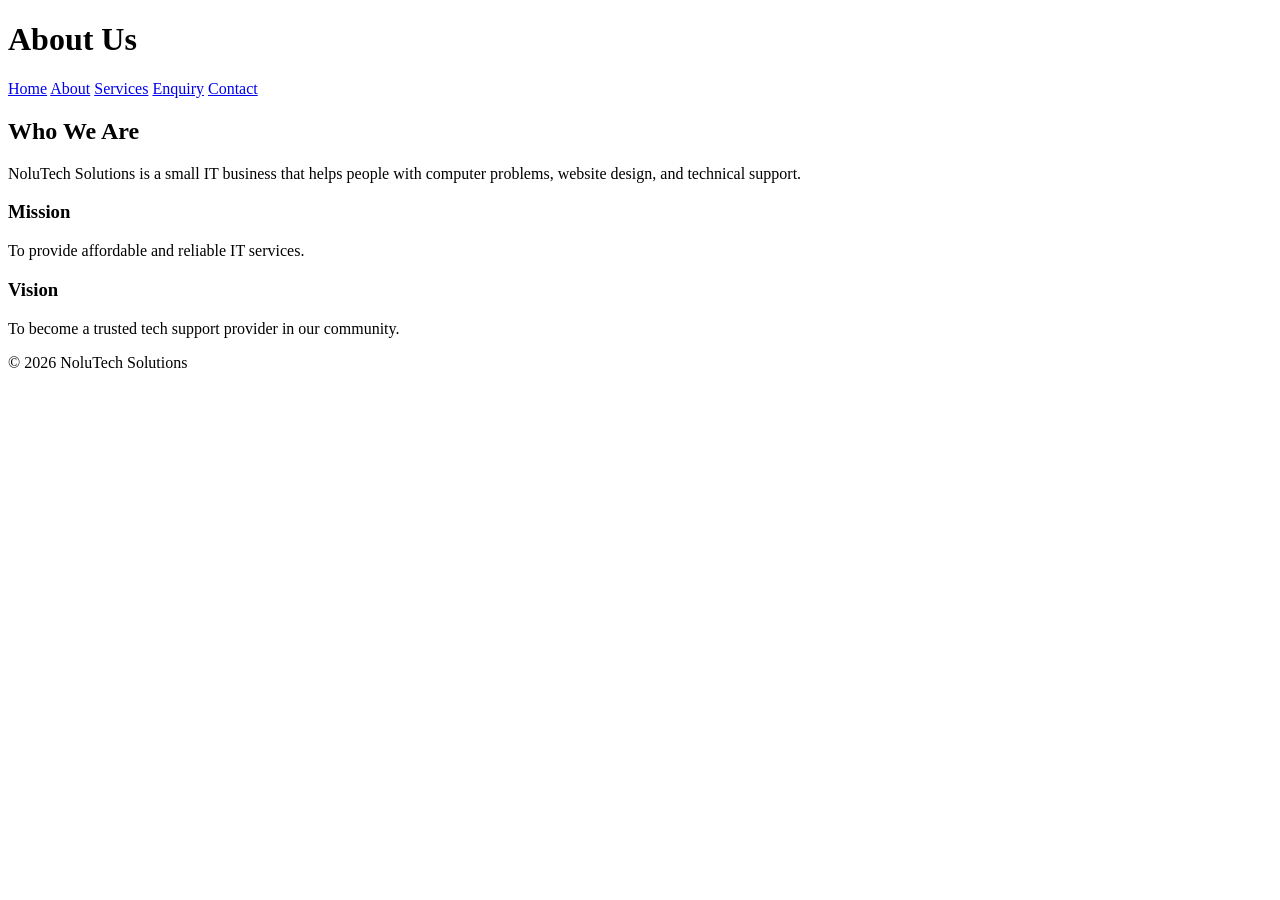
==== about.html @ b0ccaf51 "Add files via upload Initial Website upload" ====
<!DOCTYPE html>
<html lang="en">
<head>
    <meta charset="UTF-8">
    <meta name="viewport" content="width=device-width, initial-scale=1.0">
    <title>About - NoluTech Solutions</title>
    <link rel="stylesheet" href="css/style.css">
</head>
<body>

<header>
    <h1>About Us</h1>

    <nav>
        <a href="index.html">Home</a>
        <a href="about.html">About</a>
        <a href="services.html">Services</a>
        <a href="enquiry.html">Enquiry</a>
        <a href="contact.html">Contact</a>
    </nav>
</header>

<main>
    <h2>Who We Are</h2>
    <p>NoluTech Solutions is a small IT business that helps people with computer problems, website design, and technical support.</p>

    <h3>Mission</h3>
    <p>To provide affordable and reliable IT services.</p>

    <h3>Vision</h3>
    <p>To become a trusted tech support provider in our community.</p>
</main>

<footer>
    <p>© 2026 NoluTech Solutions</p>
</footer>

</body>
</html>
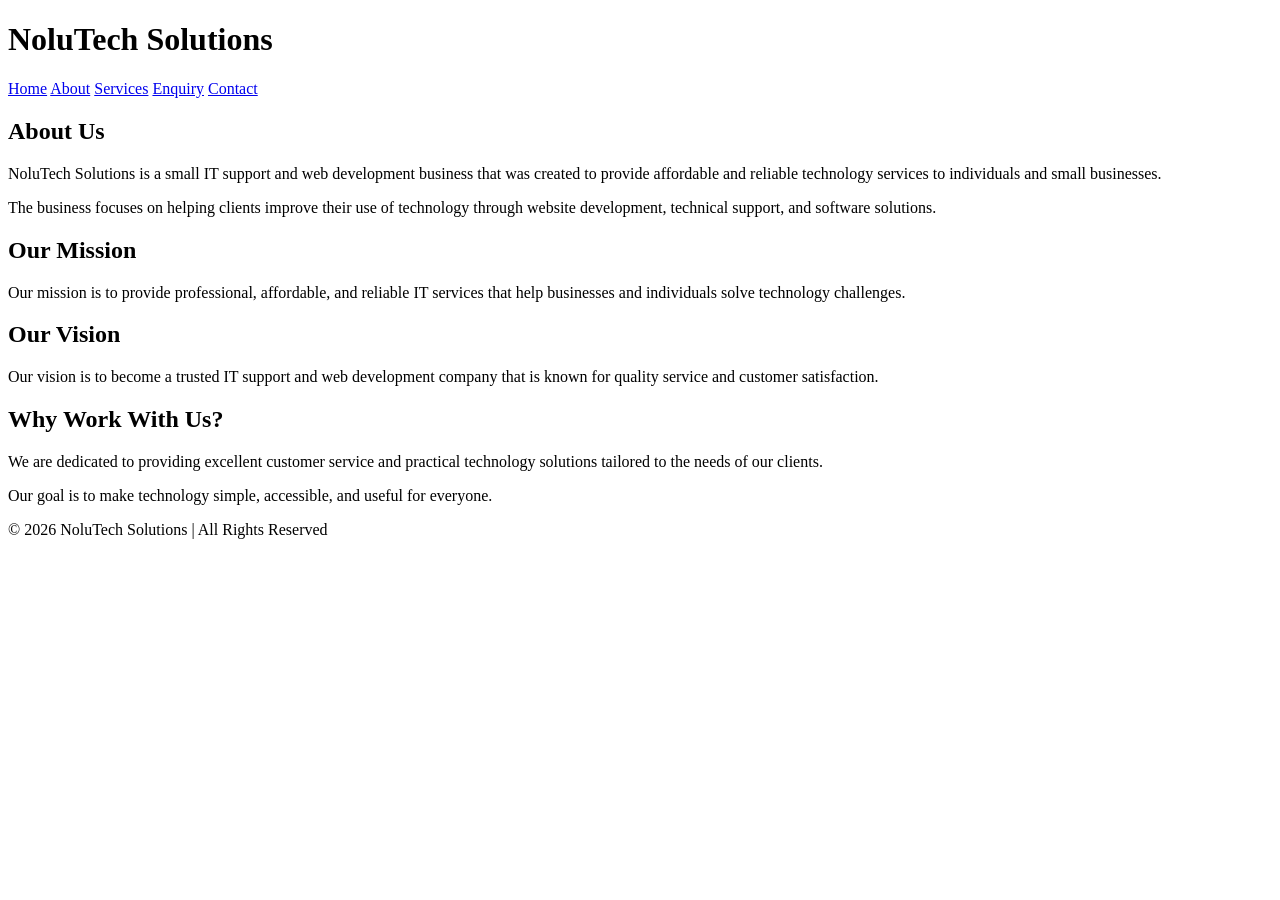
==== commit 4afb89bd: "part2 Updated website for part 2 with css styling and responsive design" ====
--- a/about.html
+++ b/about.html
@@ -1,16 +1,25 @@
 <!DOCTYPE html>
 <html lang="en">
 <head>
-    <meta charset="UTF-8">
-    <meta name="viewport" content="width=device-width, initial-scale=1.0">
-    <title>About - NoluTech Solutions</title>
-    <link rel="stylesheet" href="css/style.css">
+    <!-- Website information -->
+<meta charset="UTF-8">
+<meta name="viewport" content="width=device-width, initial-scale=1.0">
+
+<!-- Page title -->
+<title>About - NoluTech Solutions</title>
+
+<!-- Link to external CSS -->
+<link rel="stylesheet" href="css/style.css">
 </head>
 <body>
 
+<!-- Header section -->
 <header>
-    <h1>About Us</h1>
 
+    <!-- Website heading -->
+    <h1>NoluTech Solutions</h1>
+
+    <!-- Navigation menu -->
     <nav>
         <a href="index.html">Home</a>
         <a href="about.html">About</a>
@@ -18,22 +27,79 @@
         <a href="enquiry.html">Enquiry</a>
         <a href="contact.html">Contact</a>
     </nav>
+
 </header>
 
+<!-- Main content -->
 <main>
-    <h2>Who We Are</h2>
-    <p>NoluTech Solutions is a small IT business that helps people with computer problems, website design, and technical support.</p>
 
-    <h3>Mission</h3>
-    <p>To provide affordable and reliable IT services.</p>
+    <!-- About section -->
+    <section>
 
-    <h3>Vision</h3>
-    <p>To become a trusted tech support provider in our community.</p>
+        <h2>About Us</h2>
+
+        <p>
+            NoluTech Solutions is a small IT support and web development business
+            that was created to provide affordable and reliable technology services
+            to individuals and small businesses.
+        </p>
+
+        <p>
+            The business focuses on helping clients improve their use of technology
+            through website development, technical support, and software solutions.
+        </p>
+
+    </section>
+
+    <!-- Mission section -->
+    <section>
+
+        <h2>Our Mission</h2>
+
+        <p>
+            Our mission is to provide professional, affordable, and reliable IT services
+            that help businesses and individuals solve technology challenges.
+        </p>
+
+    </section>
+
+    <!-- Vision section -->
+    <section>
+
+        <h2>Our Vision</h2>
+
+        <p>
+            Our vision is to become a trusted IT support and web development company
+            that is known for quality service and customer satisfaction.
+        </p>
+
+    </section>
+
+    <!-- Team section -->
+    <section>
+
+        <h2>Why Work With Us?</h2>
+
+        <p>
+            We are dedicated to providing excellent customer service and practical
+            technology solutions tailored to the needs of our clients.
+        </p>
+
+        <p>
+            Our goal is to make technology simple, accessible, and useful for everyone.
+        </p>
+
+    </section>
+
 </main>
 
+<!-- Footer section -->
 <footer>
-    <p>© 2026 NoluTech Solutions</p>
+
+    <p>© 2026 NoluTech Solutions | All Rights Reserved</p>
+
 </footer>
+
 
 </body>
 </html>
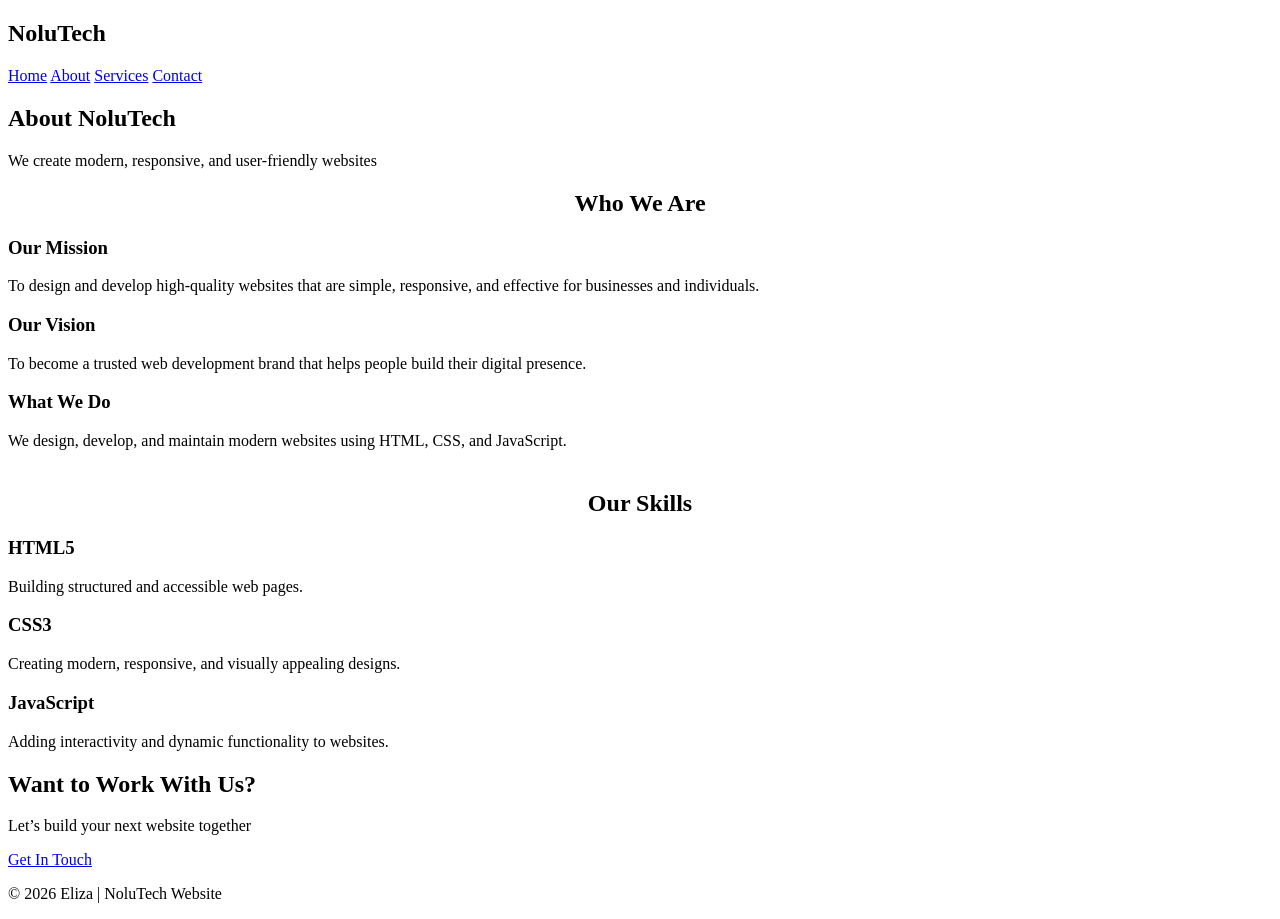
==== commit 2ece802d: "Add files via upload updated version" ====
--- a/about.html
+++ b/about.html
@@ -1,105 +1,94 @@
 <!DOCTYPE html>
 <html lang="en">
 <head>
-    <!-- Website information -->
-<meta charset="UTF-8">
-<meta name="viewport" content="width=device-width, initial-scale=1.0">
+  <meta charset="UTF-8">
+  <meta name="viewport" content="width=device-width, initial-scale=1.0">
+  <title>About | NoluTech</title>
+  <link rel="stylesheet" href="css/style.css">
+</head>
 
-<!-- Page title -->
-<title>About - NoluTech Solutions</title>
-
-<!-- Link to external CSS -->
-<link rel="stylesheet" href="css/style.css">
-</head>
 <body>
 
-<!-- Header section -->
 <header>
-
-    <!-- Website heading -->
-    <h1>NoluTech Solutions</h1>
-
-    <!-- Navigation menu -->
-    <nav>
-        <a href="index.html">Home</a>
-        <a href="about.html">About</a>
-        <a href="services.html">Services</a>
-        <a href="enquiry.html">Enquiry</a>
-        <a href="contact.html">Contact</a>
-    </nav>
-
+  <nav>
+    <h2>NoluTech</h2>
+    <div>
+      <a href="index.html">Home</a>
+      <a href="about.html">About</a>
+      <a href="services.html">Services</a>
+      <a href="contact.html">Contact</a>
+    </div>
+  </nav>
 </header>
 
-<!-- Main content -->
-<main>
+<section class="hero">
+  <h1>About NoluTech</h1>
+  <p>We create modern, responsive, and user-friendly websites</p>
+</section>
 
-    <!-- About section -->
-    <section>
+<section>
+  <h2 style="text-align:center; margin-bottom:20px;">Who We Are</h2>
 
-        <h2>About Us</h2>
+  <div class="card-container">
 
-        <p>
-            NoluTech Solutions is a small IT support and web development business
-            that was created to provide affordable and reliable technology services
-            to individuals and small businesses.
-        </p>
+    <div class="card">
+      <h3>Our Mission</h3>
+      <p>
+        To design and develop high-quality websites that are simple, responsive, and effective for businesses and individuals.
+      </p>
+    </div>
 
-        <p>
-            The business focuses on helping clients improve their use of technology
-            through website development, technical support, and software solutions.
-        </p>
+    <div class="card">
+      <h3>Our Vision</h3>
+      <p>
+        To become a trusted web development brand that helps people build their digital presence.
+      </p>
+    </div>
 
-    </section>
+    <div class="card">
+      <h3>What We Do</h3>
+      <p>
+        We design, develop, and maintain modern websites using HTML, CSS, and JavaScript.
+      </p>
+    </div>
 
-    <!-- Mission section -->
-    <section>
+  </div>
+</section>
 
-        <h2>Our Mission</h2>
+<!-- NEW: SKILLS SECTION -->
+<section>
+  <h2 style="text-align:center; margin-top:40px;">Our Skills</h2>
 
-        <p>
-            Our mission is to provide professional, affordable, and reliable IT services
-            that help businesses and individuals solve technology challenges.
-        </p>
+  <div class="card-container">
 
-    </section>
+    <div class="card">
+      <h3>HTML5</h3>
+      <p>Building structured and accessible web pages.</p>
+    </div>
 
-    <!-- Vision section -->
-    <section>
+    <div class="card">
+      <h3>CSS3</h3>
+      <p>Creating modern, responsive, and visually appealing designs.</p>
+    </div>
 
-        <h2>Our Vision</h2>
+    <div class="card">
+      <h3>JavaScript</h3>
+      <p>Adding interactivity and dynamic functionality to websites.</p>
+    </div>
 
-        <p>
-            Our vision is to become a trusted IT support and web development company
-            that is known for quality service and customer satisfaction.
-        </p>
+  </div>
+</section>
 
-    </section>
+<!-- NEW: CTA SECTION -->
+<section class="hero">
+  <h2>Want to Work With Us?</h2>
+  <p>Let’s build your next website together</p>
+  <a href="contact.html" class="btn">Get In Touch</a>
+</section>
 
-    <!-- Team section -->
-    <section>
-
-        <h2>Why Work With Us?</h2>
-
-        <p>
-            We are dedicated to providing excellent customer service and practical
-            technology solutions tailored to the needs of our clients.
-        </p>
-
-        <p>
-            Our goal is to make technology simple, accessible, and useful for everyone.
-        </p>
-
-    </section>
-
-</main>
-
-<!-- Footer section -->
 <footer>
-
-    <p>© 2026 NoluTech Solutions | All Rights Reserved</p>
-
+  <p>© 2026 Eliza | NoluTech Website</p>
 </footer>
 
-
 </body>
-</html>+</html>
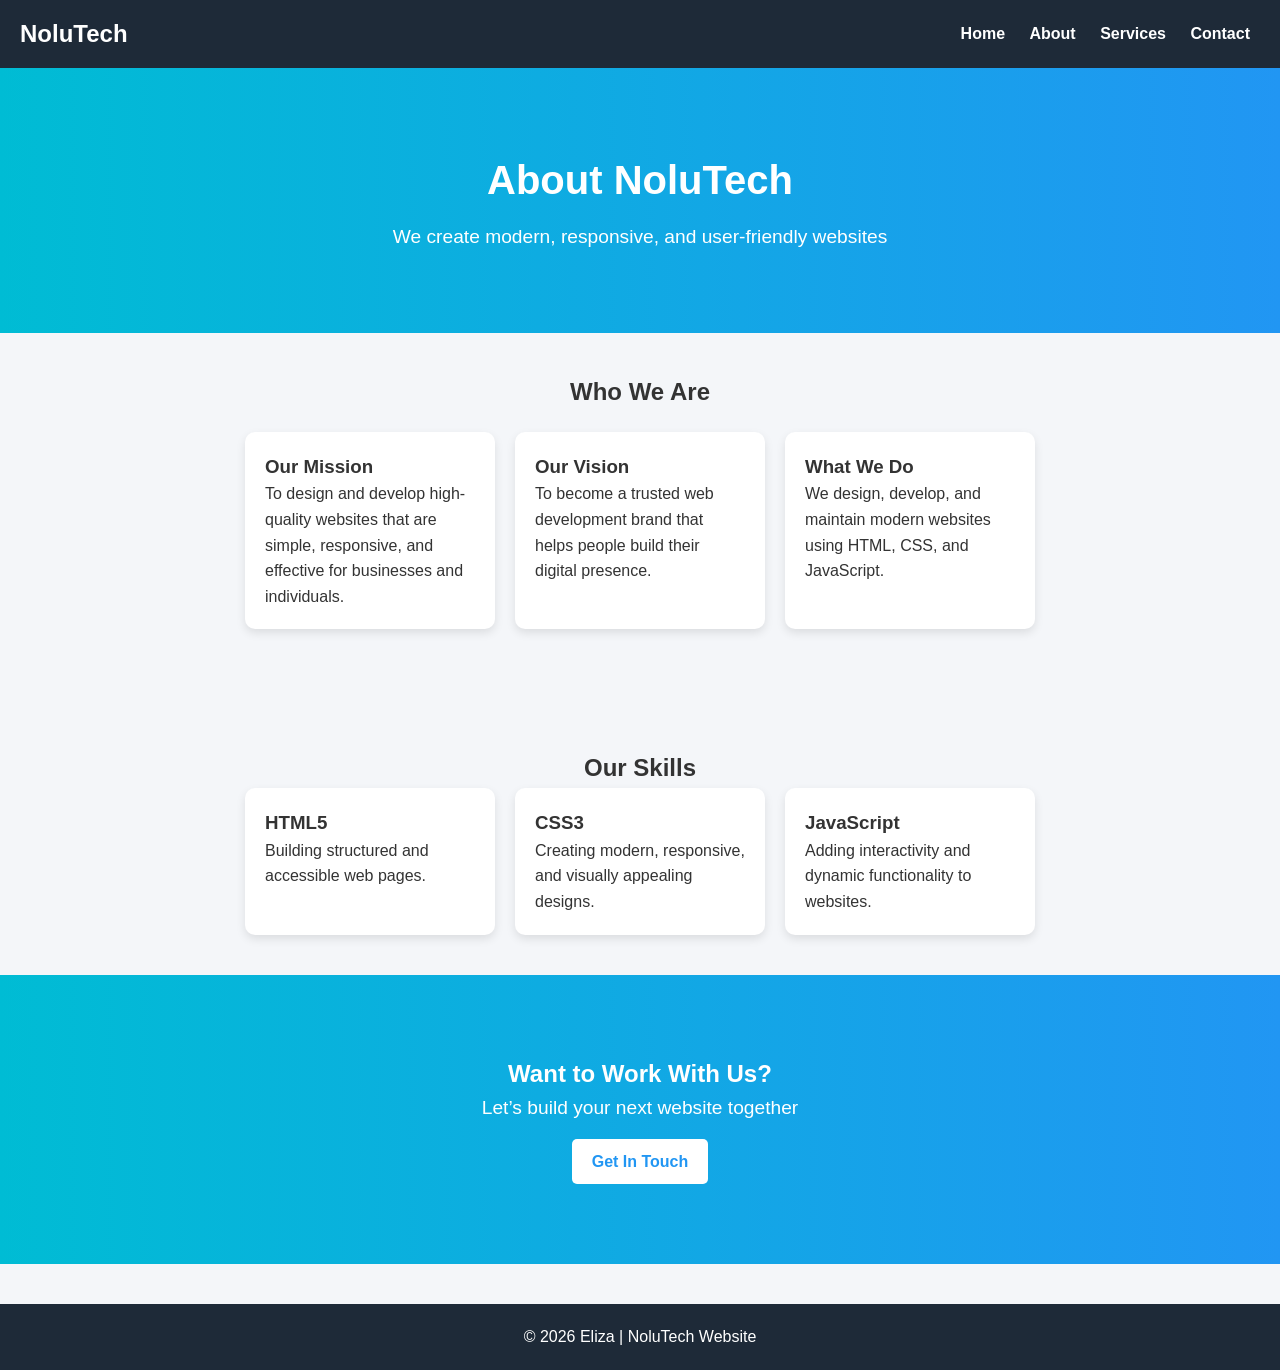
==== commit 3e94315b: "Add files via upload" ====
--- a/about.html
+++ b/about.html
@@ -4,7 +4,7 @@
   <meta charset="UTF-8">
   <meta name="viewport" content="width=device-width, initial-scale=1.0">
   <title>About | NoluTech</title>
-  <link rel="stylesheet" href="css/style.css">
+  <link rel="stylesheet" href="style.css">
 </head>
 
 <body>
--- a/style.css
+++ b/style.css
@@ -0,0 +1,128 @@
+/* =========================
+   NoluTech Solutions CSS
+   Student: Eliza Nolu
+========================= */
+
+/* RESET */
+* {
+  margin: 0;
+  padding: 0;
+  box-sizing: border-box;
+}
+
+/* BODY */
+body {
+  font-family: Arial, Helvetica, sans-serif;
+  line-height: 1.6;
+  background-color: #f4f6f9;
+  color: #333;
+}
+
+/* HEADER / NAVBAR */
+header {
+  background: #1e2a38;
+  color: white;
+  padding: 15px 20px;
+}
+
+nav {
+  display: flex;
+  justify-content: space-between;
+  align-items: center;
+}
+
+nav a {
+  color: white;
+  text-decoration: none;
+  margin: 0 10px;
+  font-weight: bold;
+}
+
+nav a:hover {
+  color: #00bcd4;
+}
+
+/* HERO SECTION */
+.hero {
+  background: linear-gradient(to right, #00bcd4, #2196f3);
+  color: white;
+  padding: 80px 20px;
+  text-align: center;
+}
+
+.hero h1 {
+  font-size: 2.5rem;
+  margin-bottom: 10px;
+}
+
+.hero p {
+  font-size: 1.2rem;
+}
+
+/* BUTTON */
+.btn {
+  display: inline-block;
+  margin-top: 15px;
+  padding: 10px 20px;
+  background: white;
+  color: #2196f3;
+  border-radius: 5px;
+  text-decoration: none;
+  font-weight: bold;
+}
+
+.btn:hover {
+  background: #e0e0e0;
+}
+
+/* SECTIONS */
+section {
+  padding: 40px 20px;
+}
+
+/* CARDS (Services style) */
+.card-container {
+  display: flex;
+  flex-wrap: wrap;
+  gap: 20px;
+  justify-content: center;
+}
+
+.card {
+  background: white;
+  padding: 20px;
+  width: 250px;
+  border-radius: 10px;
+  box-shadow: 0 4px 10px rgba(0,0,0,0.1);
+  transition: transform 0.2s ease;
+}
+
+.card:hover {
+  transform: translateY(-5px);
+}
+
+/* FOOTER */
+footer {
+  background: #1e2a38;
+  color: white;
+  text-align: center;
+  padding: 20px;
+  margin-top: 40px;
+}
+
+/* RESPONSIVE DESIGN */
+@media (max-width: 768px) {
+  nav {
+    flex-direction: column;
+    text-align: center;
+  }
+
+  .card-container {
+    flex-direction: column;
+    align-items: center;
+  }
+
+  .hero h1 {
+    font-size: 2rem;
+  }
+}
